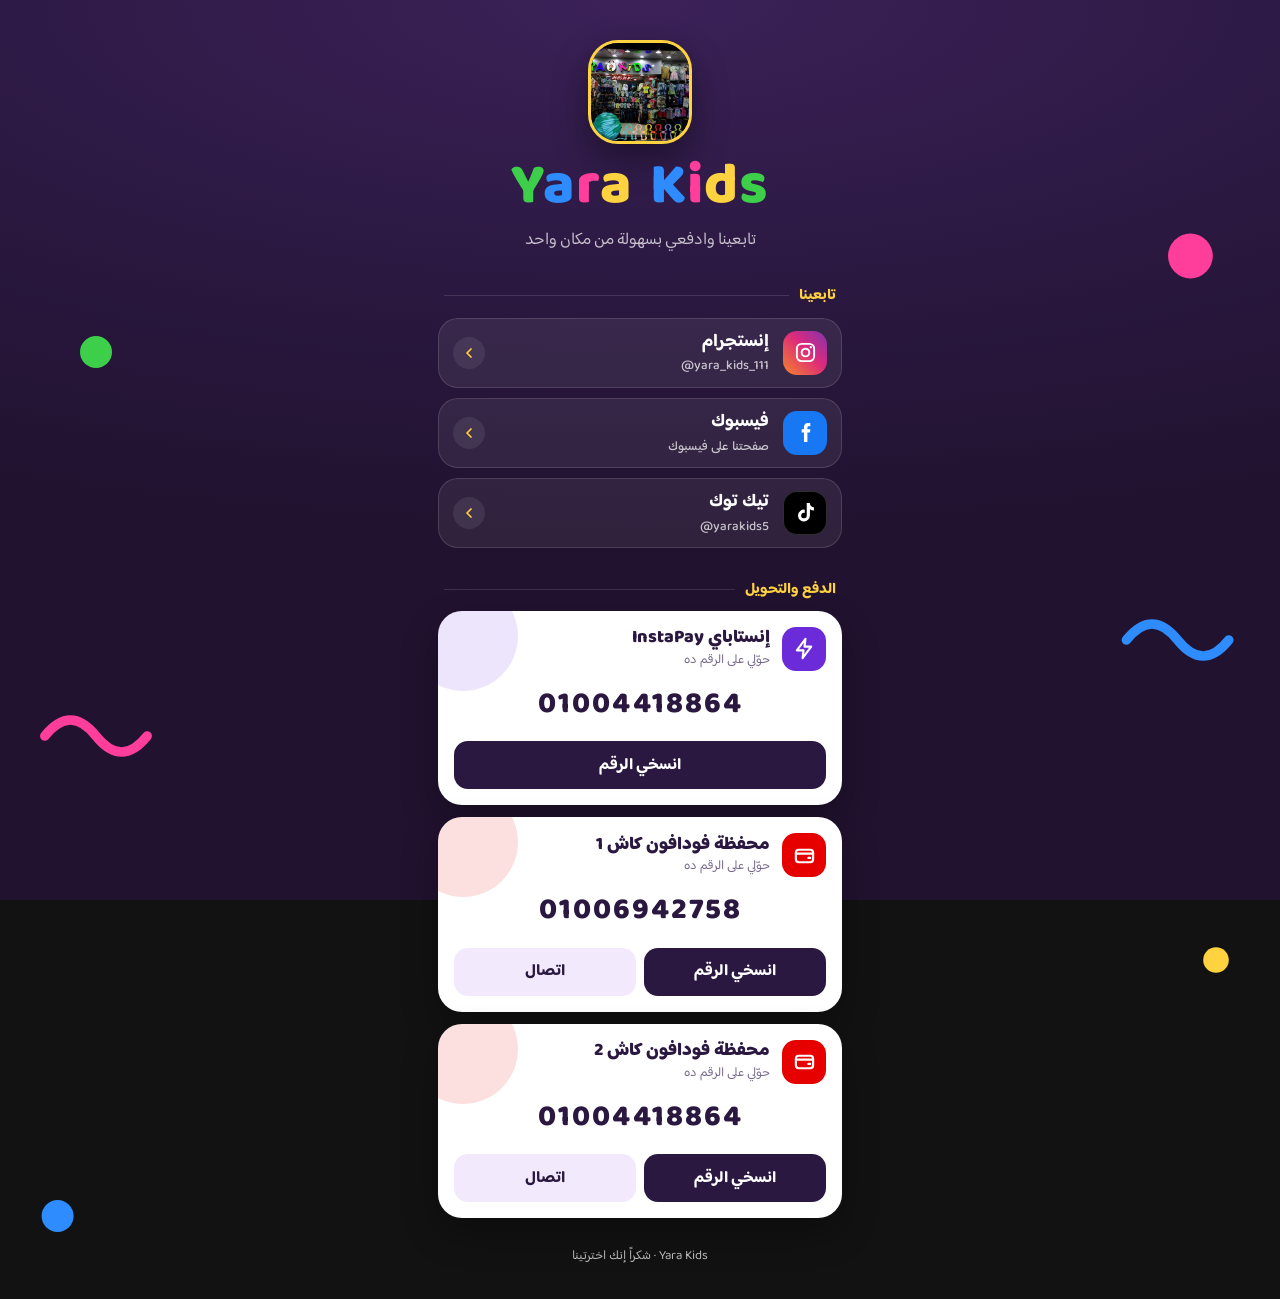
==== index.html @ 37bc06b8 "Add Yara Kids links & payment page Co-Authored-By: Claude Opus 5.5 <noreply@anthropic.com> Claude-Se" ====
<!DOCTYPE html>
<html lang="ar" dir="rtl">
<head>
<meta charset="utf-8">
<meta name="viewport" content="width=device-width,initial-scale=1">
<title>Yara Kids</title>
<link rel="preconnect" href="https://fonts.googleapis.com">
<link href="https://fonts.googleapis.com/css2?family=Baloo+Bhaijaan+2:wght@500;700;800&display=swap" rel="stylesheet">
<style>
/*
VOICE: مرح وأنيق، محل لبس أطفال
IDEA: نفس كارت الـ QR المطبوع، بس بيتلمس
PICTURE: اسم Yara Kids بألوان اليافطة فوق كونفيتي، وتحته الكروت
COLOUR and TYPE: بنفسجي غامق + أخضر/أزرق/بينك/أصفر، Baloo Bhaijaan 2
LAYOUT: عمود واحد 440px مناسب للموبايل
*/
:root{color-scheme:dark;--bg:#2a1840;--bg2:#21122f;--ink:#fff;--mute:rgba(255,255,255,.72);
--glass:rgba(255,255,255,.07);--line:rgba(255,255,255,.13);--y:#ffd23f;--g:#3ecf4a;--b:#2f8cff;--p:#ff3d9a}
*{box-sizing:border-box;min-width:0}
body{margin:0;min-height:100vh;color:var(--ink);font:16px/1.55 "Baloo Bhaijaan 2",system-ui,sans-serif;overflow-x:clip;
background:radial-gradient(120% 60% at 50% 0%,#3b2158 0%,var(--bg) 55%,var(--bg2) 100%) fixed}
.conf{position:fixed;inset:0;pointer-events:none;z-index:0}
.wrap{position:relative;z-index:1;max-width:440px;margin:0 auto;padding:40px 18px 32px}
header{text-align:center}
.logo{display:block;width:104px;height:104px;border-radius:30px;object-fit:cover;margin:0 auto 16px;border:3px solid var(--y);box-shadow:0 14px 34px rgba(0,0,0,.4)}
.mark{direction:ltr;font-size:clamp(46px,13vw,58px);font-weight:800;line-height:1;letter-spacing:1px;margin:0}
.mark span:nth-child(4n+1){color:var(--g)}.mark span:nth-child(4n+2){color:var(--b)}
.mark span:nth-child(4n+3){color:var(--p)}.mark span:nth-child(4n){color:var(--y)}
.mark i{display:inline-block;width:.28em}
.tag{margin:10px 0 0;color:var(--mute);font-size:17px}
h2{font-size:15px;font-weight:700;color:var(--y);margin:30px 6px 10px;display:flex;align-items:center;gap:10px}
h2::after{content:"";flex:1;height:1px;background:var(--line)}
.btn{display:flex;align-items:center;gap:14px;min-height:64px;padding:10px 14px;border-radius:20px;background:var(--glass);border:1px solid var(--line);color:#fff;text-decoration:none;font-weight:700;font-size:18px;transition:transform .15s,background .15s}
.btn+.btn{margin-top:10px}
.btn:hover{background:rgba(255,255,255,.11)}
.btn:active{transform:scale(.98)}
.btn small{display:block;font-weight:500;font-size:13px;color:var(--mute);direction:ltr;text-align:right}
.ic{width:44px;height:44px;border-radius:14px;display:grid;place-items:center;flex:none;color:#fff}
.ic svg{width:23px;height:23px}
.go{margin-inline-start:auto;width:32px;height:32px;border-radius:50%;display:grid;place-items:center;background:rgba(255,255,255,.08);color:var(--y)}
.ig{background:linear-gradient(45deg,#f58529,#dd2a7b 55%,#8134af)}.fb{background:#1877f2}.tt{background:#000;box-shadow:inset 0 0 0 1px rgba(255,255,255,.18)}
.ip{background:#6c2bd9}.wl{background:#e60000}
.pay{background:#fff;color:#2a1840;border-radius:24px;padding:16px;position:relative;overflow:hidden;box-shadow:0 16px 36px rgba(0,0,0,.3)}
.pay+.pay{margin-top:12px}
.pay::before{content:"";position:absolute;inset-inline-end:-30px;top:-30px;width:110px;height:110px;border-radius:50%;background:var(--dot);opacity:.12}
.row{display:flex;align-items:center;gap:12px}
.lbl{font-weight:800;font-size:18px;line-height:1.2}
.small{font-size:13px;color:#76668a}
.num{direction:ltr;text-align:center;font-size:clamp(24px,8vw,30px);font-weight:800;letter-spacing:2px;margin:12px 0 12px;white-space:nowrap}
.acts{display:grid;grid-template-columns:minmax(0,1fr) minmax(0,1fr);gap:8px}
.acts>*{min-height:48px;border-radius:14px;border:0;font:700 16px "Baloo Bhaijaan 2",sans-serif;cursor:pointer;display:grid;place-items:center;text-decoration:none}
.primary{background:#2a1840;color:#fff}
.ghost{background:#f2e9fc;color:#2a1840}
.one{grid-template-columns:1fr}
.btn:focus-visible,.acts>*:focus-visible{outline:3px solid var(--y);outline-offset:2px}
footer{text-align:center;color:var(--mute);font-size:13px;margin-top:28px}
.toast{position:fixed;z-index:5;bottom:24px;left:50%;transform:translate(-50%,40px);opacity:0;background:var(--y);color:#2a1840;padding:10px 20px;border-radius:999px;font-weight:800;transition:.25s;pointer-events:none}
.toast.on{opacity:1;transform:translate(-50%,0)}
header{animation:pop .6s ease-out both}
@keyframes pop{from{opacity:0;transform:translateY(12px)}to{opacity:1;transform:none}}
@media(prefers-reduced-motion:reduce){*{transition:none!important;animation:none!important}}
</style>
</head>
<body>
<svg class="conf" aria-hidden="true" viewBox="0 0 400 800" preserveAspectRatio="xMidYMid slice">
  <circle cx="30" cy="110" r="5" fill="#3ecf4a"/><circle cx="372" cy="80" r="7" fill="#ff3d9a"/>
  <circle cx="380" cy="300" r="4" fill="#ffd23f"/><circle cx="18" cy="380" r="5" fill="#2f8cff"/>
  <circle cx="388" cy="520" r="5" fill="#3ecf4a"/><circle cx="22" cy="640" r="4" fill="#ffd23f"/>
  <path d="M352 200 q8 -10 16 0 t16 0" fill="none" stroke="#2f8cff" stroke-width="3" stroke-linecap="round"/>
  <path d="M14 230 q8 -10 16 0 t16 0" fill="none" stroke="#ff3d9a" stroke-width="3" stroke-linecap="round"/>
  <path d="M40 520 l7 -12 l7 12 z" fill="#ffd23f"/>
  <rect x="356" y="700" width="12" height="12" rx="3" transform="rotate(20 362 706)" fill="#ff3d9a"/>
</svg>

<main class="wrap">
  <header>
    <img class="logo" src="[data-uri]" alt="Yara Kids">
    <h1 class="mark" id="mark" aria-label="Yara Kids"></h1>
    <p class="tag" id="tag"></p>
  </header>

  <h2>تابعينا</h2>
  <nav id="social" aria-label="السوشيال ميديا"></nav>

  <h2>الدفع والتحويل</h2>
  <div id="pays"></div>

  <footer>Yara Kids · شكراً إنك اخترتينا</footer>
</main>
<div class="toast" id="toast" role="status">اتنسخ ✓</div>

<script>
{
/* ======= البيانات ======= */
const DATA = {
  name: "Yara Kids",
  tagline: "تابعينا وادفعي بسهولة من مكان واحد",
  instagram: "https://www.instagram.com/yara_kids_111",
  facebook:  "https://www.facebook.com/share/1bGoCmXzb1/",
  tiktok:    "https://www.tiktok.com/@yarakids5",
  instapayLink: "",
  instapayNumber: "01004418864",
  wallets: [
    {name: "فودافون كاش", number: "01006942758"},
    {name: "فودافون كاش", number: "01004418864"}
  ]
};
/* ======================== */

const I = {
  ig:'<svg viewBox="0 0 24 24" fill="none" stroke="currentColor" stroke-width="2"><rect x="3" y="3" width="18" height="18" rx="5"/><circle cx="12" cy="12" r="4"/><circle cx="17.5" cy="6.5" r="1.2" fill="currentColor" stroke="none"/></svg>',
  fb:'<svg viewBox="0 0 24 24" fill="currentColor"><path d="M14 8.5V6.8c0-.8.5-1.3 1.3-1.3H17V2.2h-2.6C11.7 2.2 10.4 4 10.4 6.4v2.1H8v3.4h2.4V22H14v-10.1h2.6l.5-3.4z"/></svg>',
  tt:'<svg viewBox="0 0 24 24" fill="currentColor"><path d="M16.6 2h-3.3v13.2a2.9 2.9 0 1 1-2.1-2.8V9a6.2 6.2 0 1 0 5.4 6.2V8.6a7.6 7.6 0 0 0 4.2 1.3V6.6a4.3 4.3 0 0 1-4.2-4.6z"/></svg>',
  ip:'<svg viewBox="0 0 24 24" fill="none" stroke="currentColor" stroke-width="2.2" stroke-linecap="round" stroke-linejoin="round"><path d="M13 2 4 14h7l-1 8 9-12h-7z"/></svg>',
  wl:'<svg viewBox="0 0 24 24" fill="none" stroke="currentColor" stroke-width="2.2" stroke-linecap="round" stroke-linejoin="round"><rect x="3" y="6" width="18" height="13" rx="3"/><path d="M3 10h18M16 14.5h2"/></svg>',
  go:'<svg viewBox="0 0 24 24" width="16" height="16" fill="none" stroke="currentColor" stroke-width="2.6" stroke-linecap="round" stroke-linejoin="round"><path d="M15 6l-6 6 6 6"/></svg>'
};
const handle = u => { try { const p = new URL(u).pathname.split('/').filter(Boolean); return p[0] === 'share' ? 'صفحتنا على فيسبوك' : '@' + p[0].replace('@',''); } catch(e) { return ''; } };
const social = [
  {k:'ig', t:'إنستجرام', u:DATA.instagram},
  {k:'fb', t:'فيسبوك', u:DATA.facebook},
  {k:'tt', t:'تيك توك', u:DATA.tiktok}
].filter(s => s.u);
const $ = id => document.getElementById(id);

$('mark').innerHTML = DATA.name.split('').map(c => c === ' ' ? '<i></i>' : `<span>${c}</span>`).join('');
$('tag').textContent = DATA.tagline;
$('social').innerHTML = social.map(s =>
  `<a class="btn" href="${s.u}" target="_blank" rel="noopener"><span class="ic ${s.k}">${I[s.k]}</span><span>${s.t}<small>${handle(s.u)}</small></span><span class="go">${I.go}</span></a>`
).join('');

const pays = [{k:'ip', title:'إنستاباي InstaPay', num:DATA.instapayNumber, dot:'#6c2bd9', link:DATA.instapayLink}]
  .concat(DATA.wallets.map((w,i) => ({k:'wl', title:'محفظة ' + w.name + (DATA.wallets.length > 1 ? ' ' + (i+1) : ''), num:w.number, dot:'#e60000'})));
$('pays').innerHTML = pays.map((p,i) => `<div class="pay" style="--dot:${p.dot}">
  <div class="row"><span class="ic ${p.k}">${I[p.k]}</span><div><div class="lbl">${p.title}</div><div class="small">حوّلي على الرقم ده</div></div></div>
  <div class="num">${p.num}</div>
  <div class="acts${p.k === 'ip' && !p.link ? ' one' : ''}">
    <button class="primary" data-i="${i}">انسخي الرقم</button>
    ${p.k === 'ip' ? (p.link ? `<a class="ghost" href="${p.link}" target="_blank" rel="noopener">افتحي إنستاباي</a>` : '') : `<a class="ghost" href="tel:${p.num}">اتصال</a>`}
  </div>
</div>`).join('');

const toast = $('toast'); let tm;
const show = m => { toast.textContent = m; toast.classList.add('on'); clearTimeout(tm); tm = setTimeout(() => toast.classList.remove('on'), 1600); };
document.querySelectorAll('[data-i]').forEach(b => b.addEventListener('click', async () => {
  const v = pays[+b.dataset.i].num;
  try { await navigator.clipboard.writeText(v); show('اتنسخ ✓ ' + v); } catch (e) { show(v); }
}));
}
</script>
</body>
</html>
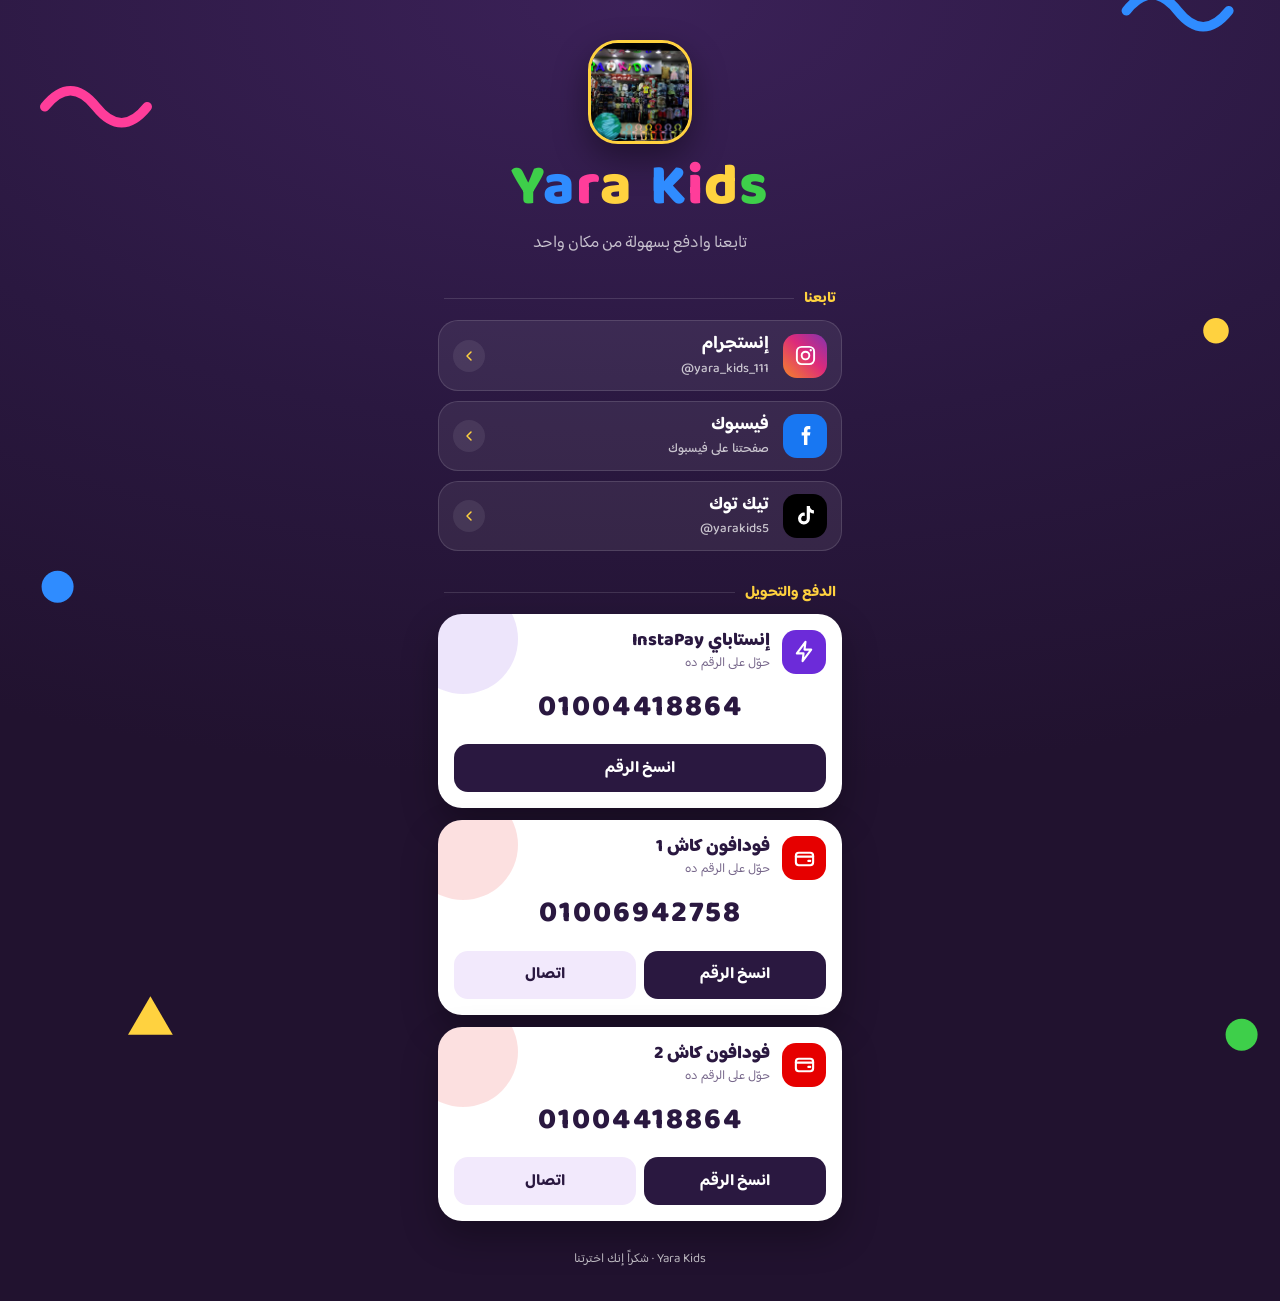
==== commit 38e4c0d7: "Make page data-driven and add /admin editor Page content now loads from data.json. admin.html edits " ====
--- a/index.html
+++ b/index.html
@@ -4,148 +4,27 @@
 <meta charset="utf-8">
 <meta name="viewport" content="width=device-width,initial-scale=1">
 <title>Yara Kids</title>
+<meta name="theme-color" content="#2a1840">
+<link rel="icon" href="logo.jpg">
 <link rel="preconnect" href="https://fonts.googleapis.com">
 <link href="https://fonts.googleapis.com/css2?family=Baloo+Bhaijaan+2:wght@500;700;800&display=swap" rel="stylesheet">
+<link rel="stylesheet" href="style.css?v=2">
 <style>
-/*
-VOICE: مرح وأنيق، محل لبس أطفال
-IDEA: نفس كارت الـ QR المطبوع، بس بيتلمس
-PICTURE: اسم Yara Kids بألوان اليافطة فوق كونفيتي، وتحته الكروت
-COLOUR and TYPE: بنفسجي غامق + أخضر/أزرق/بينك/أصفر، Baloo Bhaijaan 2
-LAYOUT: عمود واحد 440px مناسب للموبايل
-*/
-:root{color-scheme:dark;--bg:#2a1840;--bg2:#21122f;--ink:#fff;--mute:rgba(255,255,255,.72);
---glass:rgba(255,255,255,.07);--line:rgba(255,255,255,.13);--y:#ffd23f;--g:#3ecf4a;--b:#2f8cff;--p:#ff3d9a}
-*{box-sizing:border-box;min-width:0}
-body{margin:0;min-height:100vh;color:var(--ink);font:16px/1.55 "Baloo Bhaijaan 2",system-ui,sans-serif;overflow-x:clip;
-background:radial-gradient(120% 60% at 50% 0%,#3b2158 0%,var(--bg) 55%,var(--bg2) 100%) fixed}
-.conf{position:fixed;inset:0;pointer-events:none;z-index:0}
-.wrap{position:relative;z-index:1;max-width:440px;margin:0 auto;padding:40px 18px 32px}
-header{text-align:center}
-.logo{display:block;width:104px;height:104px;border-radius:30px;object-fit:cover;margin:0 auto 16px;border:3px solid var(--y);box-shadow:0 14px 34px rgba(0,0,0,.4)}
-.mark{direction:ltr;font-size:clamp(46px,13vw,58px);font-weight:800;line-height:1;letter-spacing:1px;margin:0}
-.mark span:nth-child(4n+1){color:var(--g)}.mark span:nth-child(4n+2){color:var(--b)}
-.mark span:nth-child(4n+3){color:var(--p)}.mark span:nth-child(4n){color:var(--y)}
-.mark i{display:inline-block;width:.28em}
-.tag{margin:10px 0 0;color:var(--mute);font-size:17px}
-h2{font-size:15px;font-weight:700;color:var(--y);margin:30px 6px 10px;display:flex;align-items:center;gap:10px}
-h2::after{content:"";flex:1;height:1px;background:var(--line)}
-.btn{display:flex;align-items:center;gap:14px;min-height:64px;padding:10px 14px;border-radius:20px;background:var(--glass);border:1px solid var(--line);color:#fff;text-decoration:none;font-weight:700;font-size:18px;transition:transform .15s,background .15s}
-.btn+.btn{margin-top:10px}
-.btn:hover{background:rgba(255,255,255,.11)}
-.btn:active{transform:scale(.98)}
-.btn small{display:block;font-weight:500;font-size:13px;color:var(--mute);direction:ltr;text-align:right}
-.ic{width:44px;height:44px;border-radius:14px;display:grid;place-items:center;flex:none;color:#fff}
-.ic svg{width:23px;height:23px}
-.go{margin-inline-start:auto;width:32px;height:32px;border-radius:50%;display:grid;place-items:center;background:rgba(255,255,255,.08);color:var(--y)}
-.ig{background:linear-gradient(45deg,#f58529,#dd2a7b 55%,#8134af)}.fb{background:#1877f2}.tt{background:#000;box-shadow:inset 0 0 0 1px rgba(255,255,255,.18)}
-.ip{background:#6c2bd9}.wl{background:#e60000}
-.pay{background:#fff;color:#2a1840;border-radius:24px;padding:16px;position:relative;overflow:hidden;box-shadow:0 16px 36px rgba(0,0,0,.3)}
-.pay+.pay{margin-top:12px}
-.pay::before{content:"";position:absolute;inset-inline-end:-30px;top:-30px;width:110px;height:110px;border-radius:50%;background:var(--dot);opacity:.12}
-.row{display:flex;align-items:center;gap:12px}
-.lbl{font-weight:800;font-size:18px;line-height:1.2}
-.small{font-size:13px;color:#76668a}
-.num{direction:ltr;text-align:center;font-size:clamp(24px,8vw,30px);font-weight:800;letter-spacing:2px;margin:12px 0 12px;white-space:nowrap}
-.acts{display:grid;grid-template-columns:minmax(0,1fr) minmax(0,1fr);gap:8px}
-.acts>*{min-height:48px;border-radius:14px;border:0;font:700 16px "Baloo Bhaijaan 2",sans-serif;cursor:pointer;display:grid;place-items:center;text-decoration:none}
-.primary{background:#2a1840;color:#fff}
-.ghost{background:#f2e9fc;color:#2a1840}
-.one{grid-template-columns:1fr}
-.btn:focus-visible,.acts>*:focus-visible{outline:3px solid var(--y);outline-offset:2px}
-footer{text-align:center;color:var(--mute);font-size:13px;margin-top:28px}
-.toast{position:fixed;z-index:5;bottom:24px;left:50%;transform:translate(-50%,40px);opacity:0;background:var(--y);color:#2a1840;padding:10px 20px;border-radius:999px;font-weight:800;transition:.25s;pointer-events:none}
-.toast.on{opacity:1;transform:translate(-50%,0)}
-header{animation:pop .6s ease-out both}
-@keyframes pop{from{opacity:0;transform:translateY(12px)}to{opacity:1;transform:none}}
-@media(prefers-reduced-motion:reduce){*{transition:none!important;animation:none!important}}
+html,body{margin:0;background:#21122f}
+#app{min-height:100vh}
+.msg{padding:80px 20px;text-align:center;color:#fff}
 </style>
 </head>
 <body>
-<svg class="conf" aria-hidden="true" viewBox="0 0 400 800" preserveAspectRatio="xMidYMid slice">
-  <circle cx="30" cy="110" r="5" fill="#3ecf4a"/><circle cx="372" cy="80" r="7" fill="#ff3d9a"/>
-  <circle cx="380" cy="300" r="4" fill="#ffd23f"/><circle cx="18" cy="380" r="5" fill="#2f8cff"/>
-  <circle cx="388" cy="520" r="5" fill="#3ecf4a"/><circle cx="22" cy="640" r="4" fill="#ffd23f"/>
-  <path d="M352 200 q8 -10 16 0 t16 0" fill="none" stroke="#2f8cff" stroke-width="3" stroke-linecap="round"/>
-  <path d="M14 230 q8 -10 16 0 t16 0" fill="none" stroke="#ff3d9a" stroke-width="3" stroke-linecap="round"/>
-  <path d="M40 520 l7 -12 l7 12 z" fill="#ffd23f"/>
-  <rect x="356" y="700" width="12" height="12" rx="3" transform="rotate(20 362 706)" fill="#ff3d9a"/>
-</svg>
-
-<main class="wrap">
-  <header>
-    <img class="logo" src="[data-uri]" alt="Yara Kids">
-    <h1 class="mark" id="mark" aria-label="Yara Kids"></h1>
-    <p class="tag" id="tag"></p>
-  </header>
-
-  <h2>تابعينا</h2>
-  <nav id="social" aria-label="السوشيال ميديا"></nav>
-
-  <h2>الدفع والتحويل</h2>
-  <div id="pays"></div>
-
-  <footer>Yara Kids · شكراً إنك اخترتينا</footer>
-</main>
-<div class="toast" id="toast" role="status">اتنسخ ✓</div>
-
+<div class="yk" id="app"><p class="msg">جاري التحميل…</p></div>
+<script src="render.js?v=2"></script>
 <script>
 {
-/* ======= البيانات ======= */
-const DATA = {
-  name: "Yara Kids",
-  tagline: "تابعينا وادفعي بسهولة من مكان واحد",
-  instagram: "https://www.instagram.com/yara_kids_111",
-  facebook:  "https://www.facebook.com/share/1bGoCmXzb1/",
-  tiktok:    "https://www.tiktok.com/@yarakids5",
-  instapayLink: "",
-  instapayNumber: "01004418864",
-  wallets: [
-    {name: "فودافون كاش", number: "01006942758"},
-    {name: "فودافون كاش", number: "01004418864"}
-  ]
-};
-/* ======================== */
-
-const I = {
-  ig:'<svg viewBox="0 0 24 24" fill="none" stroke="currentColor" stroke-width="2"><rect x="3" y="3" width="18" height="18" rx="5"/><circle cx="12" cy="12" r="4"/><circle cx="17.5" cy="6.5" r="1.2" fill="currentColor" stroke="none"/></svg>',
-  fb:'<svg viewBox="0 0 24 24" fill="currentColor"><path d="M14 8.5V6.8c0-.8.5-1.3 1.3-1.3H17V2.2h-2.6C11.7 2.2 10.4 4 10.4 6.4v2.1H8v3.4h2.4V22H14v-10.1h2.6l.5-3.4z"/></svg>',
-  tt:'<svg viewBox="0 0 24 24" fill="currentColor"><path d="M16.6 2h-3.3v13.2a2.9 2.9 0 1 1-2.1-2.8V9a6.2 6.2 0 1 0 5.4 6.2V8.6a7.6 7.6 0 0 0 4.2 1.3V6.6a4.3 4.3 0 0 1-4.2-4.6z"/></svg>',
-  ip:'<svg viewBox="0 0 24 24" fill="none" stroke="currentColor" stroke-width="2.2" stroke-linecap="round" stroke-linejoin="round"><path d="M13 2 4 14h7l-1 8 9-12h-7z"/></svg>',
-  wl:'<svg viewBox="0 0 24 24" fill="none" stroke="currentColor" stroke-width="2.2" stroke-linecap="round" stroke-linejoin="round"><rect x="3" y="6" width="18" height="13" rx="3"/><path d="M3 10h18M16 14.5h2"/></svg>',
-  go:'<svg viewBox="0 0 24 24" width="16" height="16" fill="none" stroke="currentColor" stroke-width="2.6" stroke-linecap="round" stroke-linejoin="round"><path d="M15 6l-6 6 6 6"/></svg>'
-};
-const handle = u => { try { const p = new URL(u).pathname.split('/').filter(Boolean); return p[0] === 'share' ? 'صفحتنا على فيسبوك' : '@' + p[0].replace('@',''); } catch(e) { return ''; } };
-const social = [
-  {k:'ig', t:'إنستجرام', u:DATA.instagram},
-  {k:'fb', t:'فيسبوك', u:DATA.facebook},
-  {k:'tt', t:'تيك توك', u:DATA.tiktok}
-].filter(s => s.u);
-const $ = id => document.getElementById(id);
-
-$('mark').innerHTML = DATA.name.split('').map(c => c === ' ' ? '<i></i>' : `<span>${c}</span>`).join('');
-$('tag').textContent = DATA.tagline;
-$('social').innerHTML = social.map(s =>
-  `<a class="btn" href="${s.u}" target="_blank" rel="noopener"><span class="ic ${s.k}">${I[s.k]}</span><span>${s.t}<small>${handle(s.u)}</small></span><span class="go">${I.go}</span></a>`
-).join('');
-
-const pays = [{k:'ip', title:'إنستاباي InstaPay', num:DATA.instapayNumber, dot:'#6c2bd9', link:DATA.instapayLink}]
-  .concat(DATA.wallets.map((w,i) => ({k:'wl', title:'محفظة ' + w.name + (DATA.wallets.length > 1 ? ' ' + (i+1) : ''), num:w.number, dot:'#e60000'})));
-$('pays').innerHTML = pays.map((p,i) => `<div class="pay" style="--dot:${p.dot}">
-  <div class="row"><span class="ic ${p.k}">${I[p.k]}</span><div><div class="lbl">${p.title}</div><div class="small">حوّلي على الرقم ده</div></div></div>
-  <div class="num">${p.num}</div>
-  <div class="acts${p.k === 'ip' && !p.link ? ' one' : ''}">
-    <button class="primary" data-i="${i}">انسخي الرقم</button>
-    ${p.k === 'ip' ? (p.link ? `<a class="ghost" href="${p.link}" target="_blank" rel="noopener">افتحي إنستاباي</a>` : '') : `<a class="ghost" href="tel:${p.num}">اتصال</a>`}
-  </div>
-</div>`).join('');
-
-const toast = $('toast'); let tm;
-const show = m => { toast.textContent = m; toast.classList.add('on'); clearTimeout(tm); tm = setTimeout(() => toast.classList.remove('on'), 1600); };
-document.querySelectorAll('[data-i]').forEach(b => b.addEventListener('click', async () => {
-  const v = pays[+b.dataset.i].num;
-  try { await navigator.clipboard.writeText(v); show('اتنسخ ✓ ' + v); } catch (e) { show(v); }
-}));
+  const app = document.getElementById('app');
+  fetch('data.json?t=' + Date.now(), {cache: 'no-store'})
+    .then(r => { if (!r.ok) throw new Error(r.status); return r.json(); })
+    .then(d => { document.title = d.name || 'Yara Kids'; YK.render(d, app); })
+    .catch(() => { app.innerHTML = '<p class="msg">حصلت مشكلة في التحميل، جرّب تعمل refresh.</p>'; });
 }
 </script>
 </body>
--- a/style.css
+++ b/style.css
@@ -0,0 +1,44 @@
+/* Yara Kids page styles, shared by index.html and the admin preview */
+.yk{--bg:#2a1840;--bg2:#21122f;--mute:rgba(255,255,255,.72);--glass:rgba(255,255,255,.07);--line:rgba(255,255,255,.13);
+--y:#ffd23f;--g:#3ecf4a;--b:#2f8cff;--p:#ff3d9a;
+position:relative;overflow:hidden;color:#fff;font:16px/1.55 "Baloo Bhaijaan 2",system-ui,sans-serif;
+background:radial-gradient(120% 60% at 50% 0%,#3b2158 0%,var(--bg) 55%,var(--bg2) 100%)}
+.yk *{box-sizing:border-box;min-width:0}
+.yk .conf{position:absolute;inset:0;width:100%;height:100%;pointer-events:none}
+.yk .wrap{position:relative;max-width:440px;margin:0 auto;padding:40px 18px 32px}
+.yk header{text-align:center}
+.yk .logo{display:block;width:104px;height:104px;border-radius:30px;object-fit:cover;margin:0 auto 16px;border:3px solid var(--y);box-shadow:0 14px 34px rgba(0,0,0,.4);background:#fff}
+.yk .mark{direction:ltr;font-size:clamp(40px,12vw,58px);font-weight:800;line-height:1.05;letter-spacing:1px;margin:0;overflow-wrap:anywhere}
+.yk .mark span:nth-child(4n+1){color:var(--g)}.yk .mark span:nth-child(4n+2){color:var(--b)}
+.yk .mark span:nth-child(4n+3){color:var(--p)}.yk .mark span:nth-child(4n){color:var(--y)}
+.yk .mark i{display:inline-block;width:.28em}
+.yk .tag{margin:10px 0 0;color:var(--mute);font-size:17px}
+.yk h2{font-size:15px;font-weight:700;color:var(--y);margin:30px 6px 10px;display:flex;align-items:center;gap:10px}
+.yk h2::after{content:"";flex:1;height:1px;background:var(--line)}
+.yk .btn{display:flex;align-items:center;gap:14px;min-height:64px;padding:10px 14px;border-radius:20px;background:var(--glass);border:1px solid var(--line);color:#fff;text-decoration:none;font-weight:700;font-size:18px;transition:transform .15s,background .15s}
+.yk .btn+.btn{margin-top:10px}
+.yk .btn:hover{background:rgba(255,255,255,.11)}
+.yk .btn:active{transform:scale(.98)}
+.yk .btn small{display:block;font-weight:500;font-size:13px;color:var(--mute);unicode-bidi:plaintext;text-align:right}
+.yk .ic{width:44px;height:44px;border-radius:14px;display:grid;place-items:center;flex:none;color:#fff}
+.yk .ic svg{width:23px;height:23px}
+.yk .go{margin-inline-start:auto;width:32px;height:32px;border-radius:50%;display:grid;place-items:center;background:rgba(255,255,255,.08);color:var(--y);flex:none}
+.yk .pay{background:#fff;color:#2a1840;border-radius:24px;padding:16px;position:relative;overflow:hidden;box-shadow:0 16px 36px rgba(0,0,0,.3)}
+.yk .pay+.pay{margin-top:12px}
+.yk .pay::before{content:"";position:absolute;inset-inline-end:-30px;top:-30px;width:110px;height:110px;border-radius:50%;background:var(--dot);opacity:.12}
+.yk .row{display:flex;align-items:center;gap:12px}
+.yk .lbl{font-weight:800;font-size:18px;line-height:1.2}
+.yk .small{font-size:13px;color:#76668a}
+.yk .num{direction:ltr;text-align:center;font-size:clamp(22px,8vw,30px);font-weight:800;letter-spacing:2px;margin:12px 0;white-space:nowrap}
+.yk .acts{display:grid;grid-template-columns:repeat(auto-fit,minmax(110px,1fr));gap:8px;margin-top:12px}
+.yk .num+.acts{margin-top:0}
+.yk .acts>*{min-height:48px;border-radius:14px;border:0;font:700 16px "Baloo Bhaijaan 2",sans-serif;cursor:pointer;display:grid;place-items:center;text-decoration:none;padding:0 10px}
+.yk .primary{background:#2a1840;color:#fff}
+.yk .ghost{background:#f2e9fc;color:#2a1840}
+.yk .btn:focus-visible,.yk .acts>*:focus-visible{outline:3px solid var(--y);outline-offset:2px}
+.yk footer{text-align:center;color:var(--mute);font-size:13px;margin-top:28px}
+.yk .toast{position:fixed;z-index:50;bottom:24px;left:50%;transform:translate(-50%,40px);opacity:0;background:var(--y);color:#2a1840;padding:10px 20px;border-radius:999px;font-weight:800;transition:.25s;pointer-events:none;white-space:nowrap}
+.yk .toast.on{opacity:1;transform:translate(-50%,0)}
+.yk header{animation:ykpop .6s ease-out both}
+@keyframes ykpop{from{opacity:0;transform:translateY(12px)}to{opacity:1;transform:none}}
+@media(prefers-reduced-motion:reduce){.yk *{transition:none!important;animation:none!important}}
